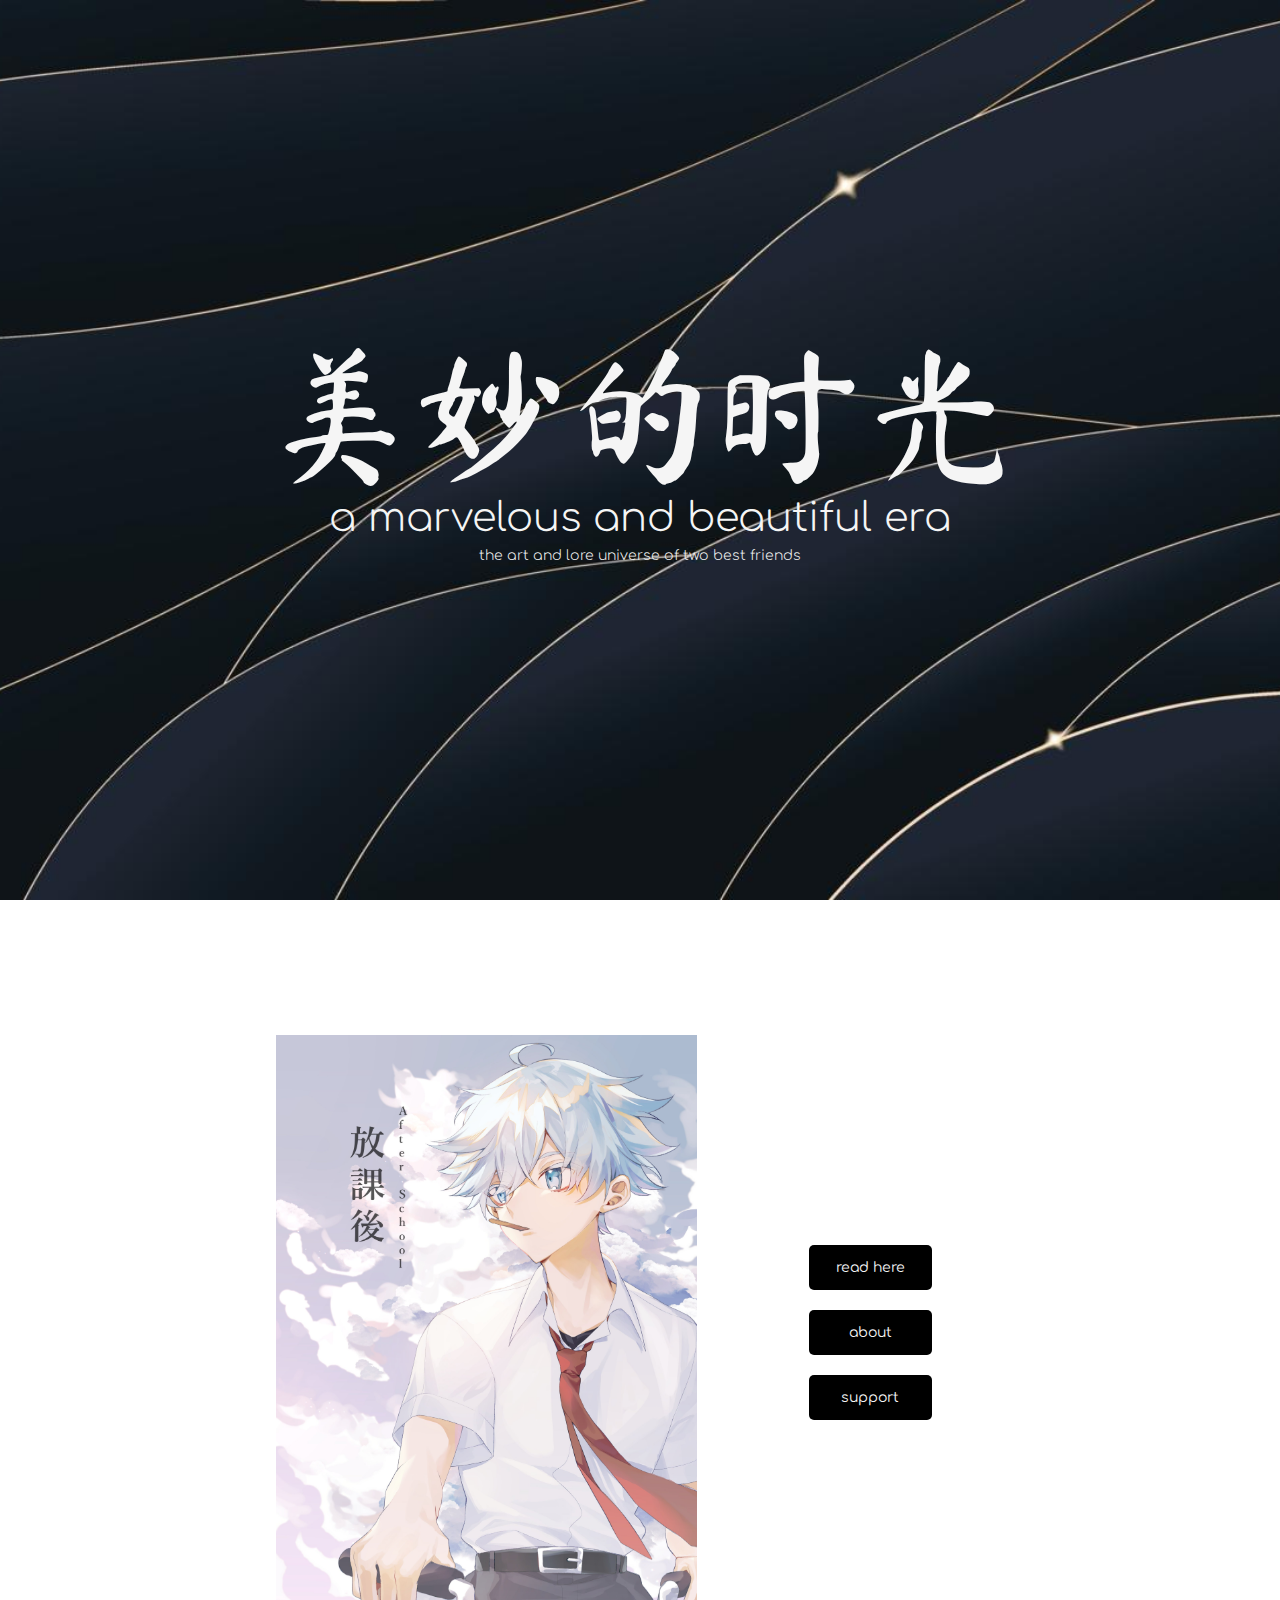
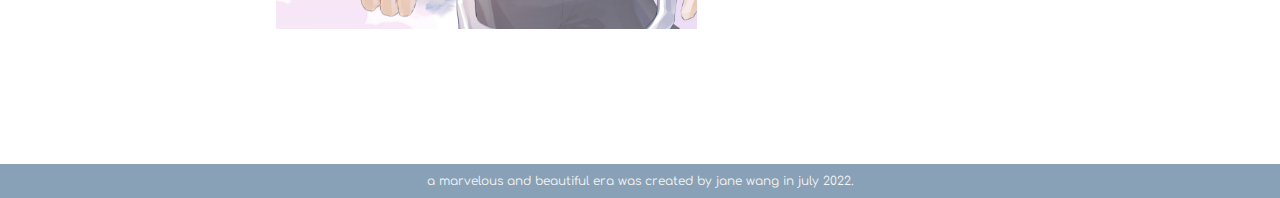
==== index.html @ b113a7f2 "implement delayed fade in function" ====
<!DOCTYPE html5>
    <html>
        <audio src="audio/audio_placeholder.mp3" loop autoplay></audio>
        <head>
            <meta charset="utf-8">
            <meta name="viewport" content="width=device-width">
            <link href="css/stylesheet.css" rel="stylesheet" type="text/css" />


            <link href='https://fonts.googleapis.com/css?family=Comfortaa' rel='stylesheet'>
            <link rel="preconnect" href="https://fonts.googleapis.com">
            <link rel="preconnect" href="https://fonts.gstatic.com" crossorigin>
            <link href="https://fonts.googleapis.com/css2?family=Long+Cang&family=Ma+Shan+Zheng&family=Nanum+Gothic&display=swap" rel="stylesheet">


            <title>a marvelous and beautiful era</title>
            <link rel="icon" href=”favicon.ico” type=”image/x-icon” />
        </head>
        <body>
            <div class = "landing_page">
                <img class = "landing_banner" src = "images/banner_placeholder.jpg" alt = "Xingqiu and Chongyun">
                <h1 class = "main_text">美妙的时光</h1>
                <h2 class = "main_text">a marvelous and beautiful era</h2>
                <h3 class = "main_text"> the art and lore universe of two best friends</h2>
                <div class = "button_container">
                    <a href = "#row"><button id = "scroll_button">&#x21E3;</button></a>
                </div>
            </div>
            <div id = "row">
                <div class = "columns gallery">
                    <img class = "slide" src = "images/slide_placeholder.jpg" alt = "Chongyun">
                </div>

                <div class = "columns button_group">
                    <div class = "columns nested">
                        <a href="chapters.html">    
                            <button class="button">read here</button>
                        </a>
                        <a href="about.html">  
                            <button class="button">about</button> 
                        </a>
                        <a href="support.html">
                            <button class="button">support</button>
                        </a>
                    </div>
                </div>
                
            </div>
            
            <!-- footer -->
            <div class = "footer">
                <p class = "footer_text">
                    a marvelous and beautiful era was created by jane wang in july 2022.
                </p>
            </div>
            <!-- footer-->
            
            <script src="javascript/script.js"></script>
        </body>
</html>
---- css/stylesheet.css ----
html {
  scroll-behavior: smooth;
}

div {
  border: 0px solid #ff0000;
}

* {
  box-sizing: border-box;
  margin: 0px;
  padding: 0px;
}

a {
  text-decoration: none;
}

body {
  margin: 0px;
  padding: 0px;
  border: 0px solid red;
  height: auto;
  width: auto;
  overflow-x: hidden;
}

.landing_page {
  height: 100vh;
  display: flex;
  justify-content: center;
  align-items: center;
  flex-direction: column;
}

.main_text {
  color: whitesmoke;
  text-align: center;
  margin: 4px 2px;
  position: relative;
}

h1 {
  margin-top: 0px;
  font-size: 150;
  font-family: 'Ma Shan Zheng', cursive;
  font-weight: 100;
}

h2 {
  font-size: 40;
  font-family: 'Comfortaa';
  font-weight: 100;
}

h3 {
  font-family: 'Comfortaa';
  font-size: 14;
  font-weight: 200;
}

.button_container {
  position: absolute;
  bottom: 12vh;
  justify-content: center;
  align-items: center;
}

#scroll_button {
  border: 1.5px solid rgb(0, 0, 0);
  background-color: transparent;
  color: rgb(255, 255, 255);
  padding: 5px;
  text-align: center;
  text-decoration: none;
  font-family: 'Comfortaa';
  font-size: 40px;
  margin: auto;
  
  cursor: pointer;
  border-radius: 18px;
  display: block;
  /* button width */
  width: 70px;  
  height: 70px;
  z-index: 1;

  opacity: 0;
  transition: 2s;
}

#scroll_button:hover {
  background-color: #ffffff22;
  color: #c40000;
  }

.landing_banner {
  position: absolute;
  width: auto;
  height: 100vh;
}

#row {
  display: flex;
  justify-content: center;
  align-items: center;
  margin-left: 20%;
  margin-right: 20%;
  width:auto;
  height: 96vh;
}

.column {
  float: left;
  padding: 10px;

}

.gallery {
  overflow-wrap: break-word;
  width: 60%;
  float: left;
  padding: 100px, 100px;
  display: flex;
  justify-content: center;
  align-items: center;
}

.button_group {
  width: 40%;
  display: block;
  justify-content: center;
  align-items: center;
  padding: 0px;
}

.row:after {
  content: "";
  display: table;
  clear: both;
}

.nested {
  float: center;
  margin: auto;
  width: 80%;
  display: block;
  justify-content: center;
  align-items: center;
}

.button_group button {
    border: none;
    background-color: rgb(0, 0, 0);
    color:whitesmoke;
    padding: 15px 6px;
    text-align: center;
    text-decoration: none;
    font-family: 'Comfortaa';
    font-size: 14px;
    margin: 20px auto;
    
    transition-duration: 0.4s;
    cursor: pointer;
    border-radius: 5px;
    display: block;
    /* button width */
    width: 50%;
    
  }

.button:hover {
  background-color: #c40000;
  color: white;
  }

.slide {
  display:flex;
  justify-content: center;
  align-items: center;
  max-width: 100%;
  max-height: 85vh;
  padding: 50px 20px;
}

.footer {
  max-width: 100%;
  max-height: 100%;
  text-align: center;
  background-color: #89a1b6;
  margin: 0px;
  padding: 10px;
  position: relative;
  bottom: 0;
}

.footer_text {
  font-family:'Comfortaa';
  font-size: 12px;
  color: whitesmoke;
  text-decoration: none;
}
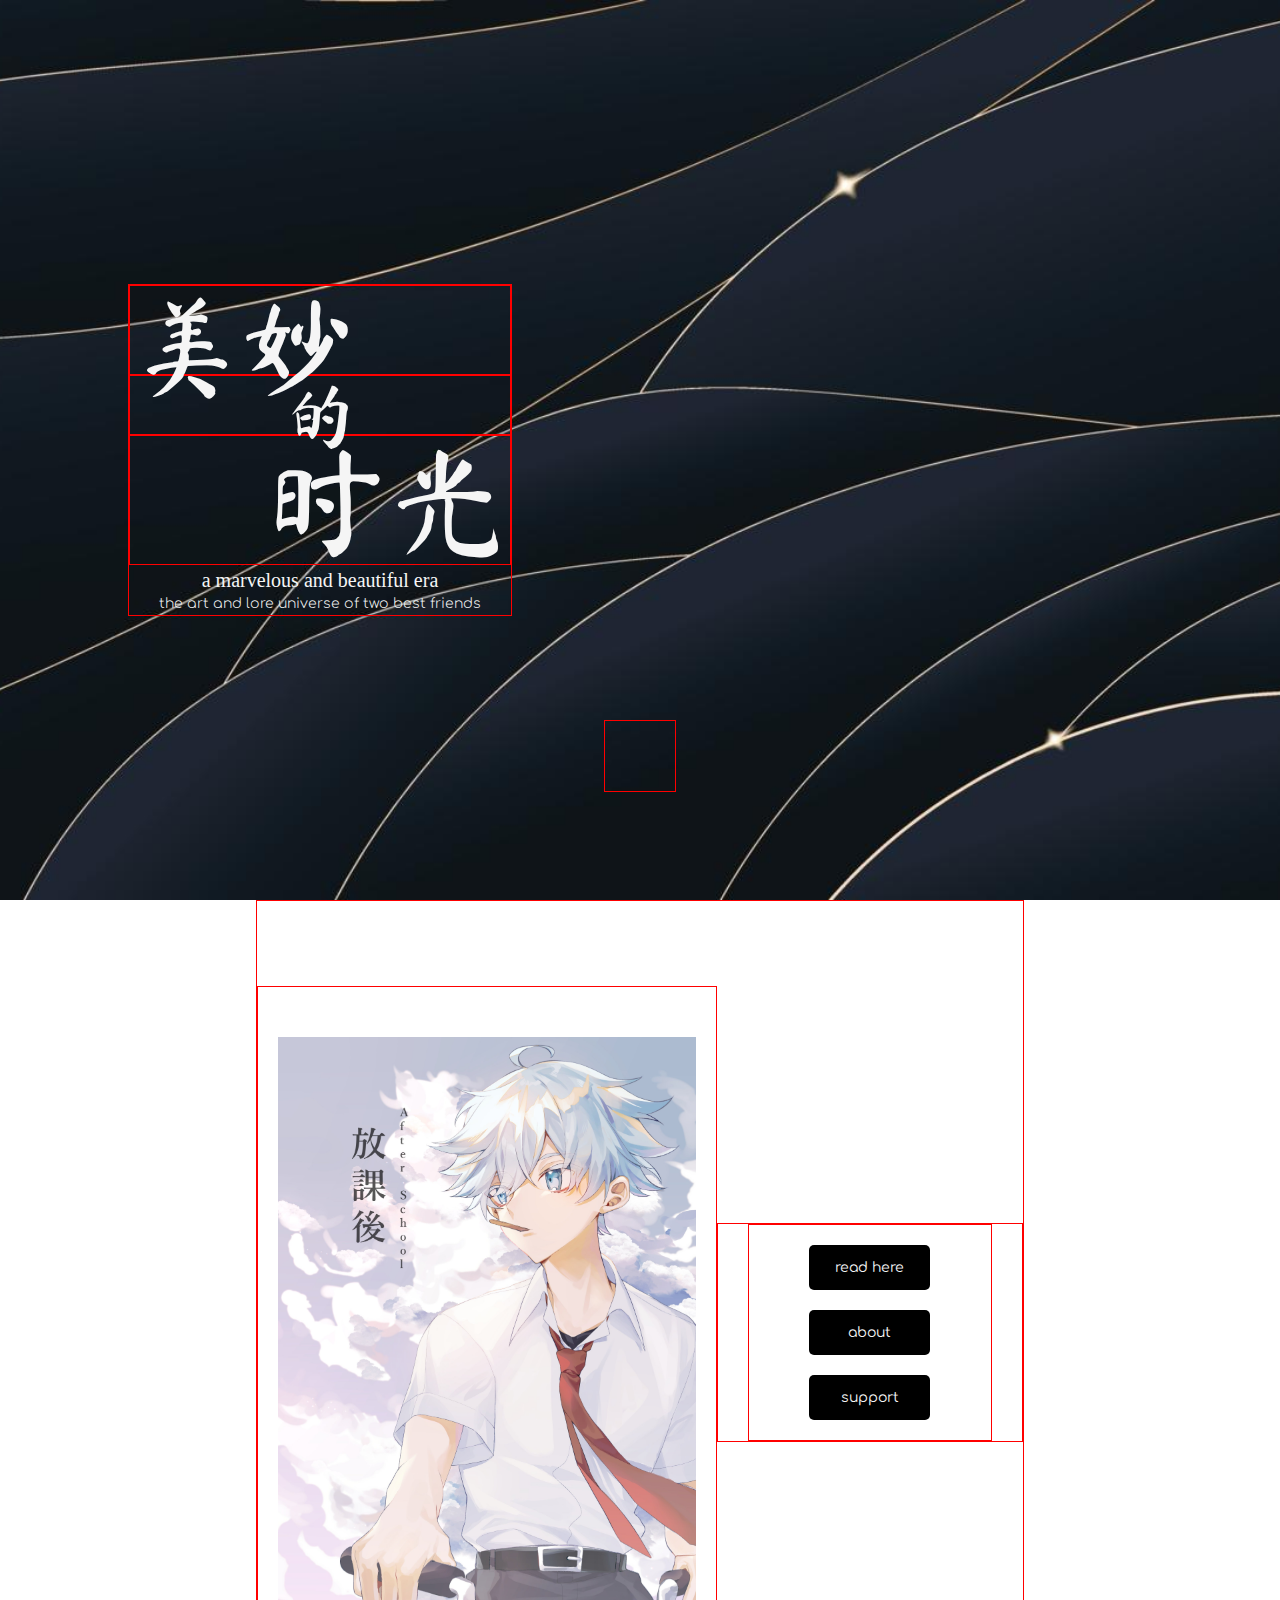
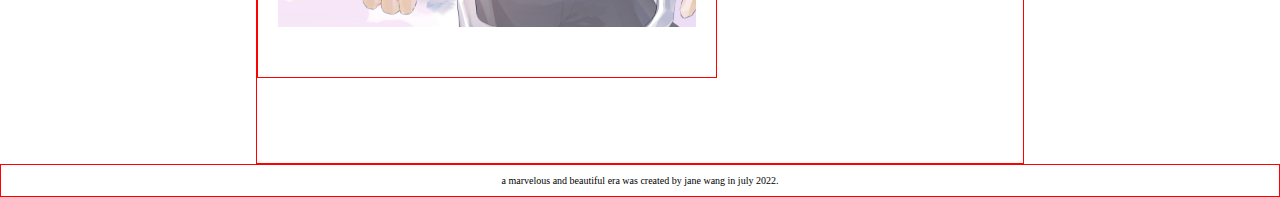
==== commit 5fe9acbc: "adjust fade in title and on scroll fades" ====
--- a/index.html
+++ b/index.html
@@ -17,11 +17,16 @@
             <link rel="icon" href=”favicon.ico” type=”image/x-icon” />
         </head>
         <body>
-            <div class = "landing_page">
+            <div id = "landing_page">
                 <img class = "landing_banner" src = "images/banner_placeholder.jpg" alt = "Xingqiu and Chongyun">
-                <h1 class = "main_text">美妙的时光</h1>
-                <h2 class = "main_text">a marvelous and beautiful era</h2>
-                <h3 class = "main_text"> the art and lore universe of two best friends</h2>
+                <div id = "title_container">
+                    <div id = "cn_title_container"><h1 class = "main_text" id="cn_title">美妙</h1></div>
+                    <div id = "cn_title_small_container"><h1 class = "main_text" id="cn_title_small">的</h1></div>
+                    <div id = "cn_title_2_container"><h1 class = "main_text" id="cn_title_2">时光</h1></div>
+                    <h2 class = "main_text" id="en_title">a marvelous and beautiful era</h2>
+                    <h3 class = "main_text" id="subtitle"> the art and lore universe of two best friends</h3>
+                </div>
+
                 <div class = "button_container">
                     <a href = "#row"><button id = "scroll_button">&#x21E3;</button></a>
                 </div>
@@ -54,7 +59,7 @@
                 </p>
             </div>
             <!-- footer-->
-            
+
             <script src="javascript/script.js"></script>
         </body>
 </html>--- a/css/stylesheet.css
+++ b/css/stylesheet.css
@@ -3,7 +3,7 @@
 }
 
 div {
-  border: 0px solid #ff0000;
+  border: 1px solid #ff0000;
 }
 
 * {
@@ -25,12 +25,14 @@
   overflow-x: hidden;
 }
 
-.landing_page {
+#landing_page {
   height: 100vh;
   display: flex;
   justify-content: center;
   align-items: center;
   flex-direction: column;
+  transition: 0.5s;
+  opacity: 1;
 }
 
 .main_text {
@@ -38,18 +40,19 @@
   text-align: center;
   margin: 4px 2px;
   position: relative;
+  opacity: 0;
+  transition: 1.5s;
 }
 
 h1 {
-  margin-top: 0px;
   font-size: 150;
   font-family: 'Ma Shan Zheng', cursive;
   font-weight: 100;
 }
 
 h2 {
-  font-size: 40;
-  font-family: 'Comfortaa';
+  font-size: 20;
+  font-family: 'Calibri';
   font-weight: 100;
 }
 
@@ -57,6 +60,39 @@
   font-family: 'Comfortaa';
   font-size: 14;
   font-weight: 200;
+}
+
+#cn_title {
+  text-align: left;
+  font-size: 110;
+}
+
+#cn_title_small {
+  font-size: 70;
+}
+
+#cn_title_2 {
+  text-align: right;
+  font-size: 120;
+}
+
+#cn_title_small_container {
+  height: 60px;
+}
+
+#cn_title_container {
+  height: 90px;
+}
+
+#cn_title_2_container {
+  padding-right: 0%;
+}
+
+#title_container {
+  display: block;
+  position: absolute;
+  width: 30%;
+  left: 10%;
 }
 
 .button_container {
@@ -86,12 +122,13 @@
   z-index: 1;
 
   opacity: 0;
-  transition: 2s;
+  transition: 1.5s;
 }
 
 #scroll_button:hover {
   background-color: #ffffff22;
   color: #c40000;
+  transition: 0.5s;
   }
 
 .landing_banner {
@@ -187,7 +224,7 @@
   max-width: 100%;
   max-height: 100%;
   text-align: center;
-  background-color: #89a1b6;
+  background-color: none;
   margin: 0px;
   padding: 10px;
   position: relative;
@@ -195,8 +232,8 @@
 }
 
 .footer_text {
-  font-family:'Comfortaa';
-  font-size: 12px;
-  color: whitesmoke;
+  font-family:'Calibri';
+  font-size: 10px;
+  color: black;
   text-decoration: none;
 }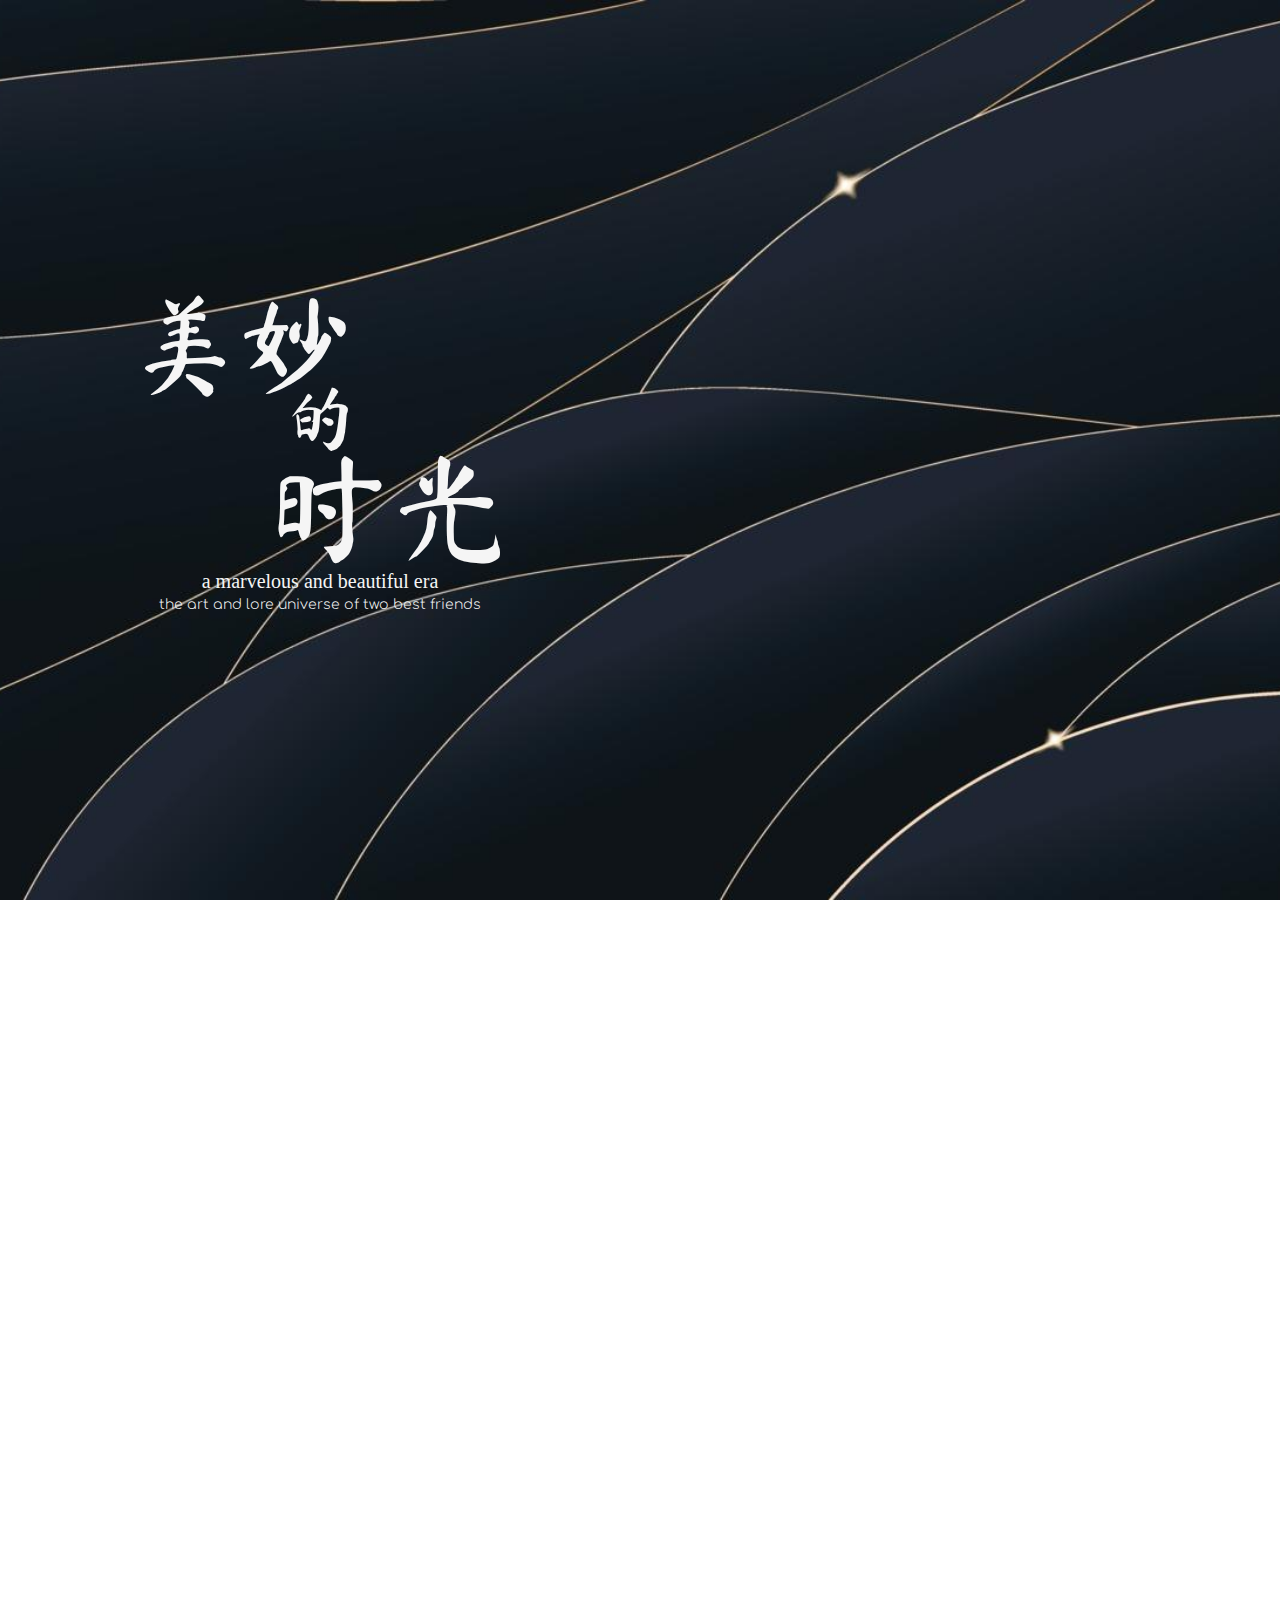
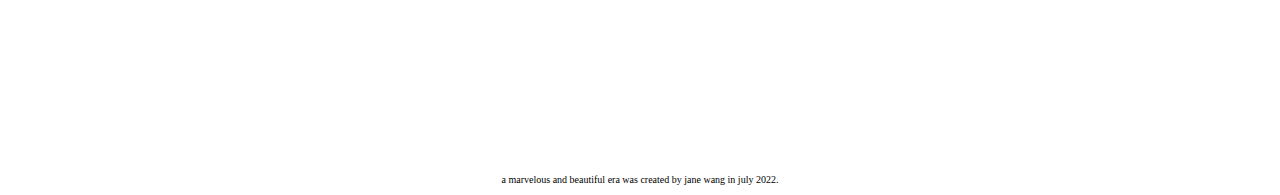
==== commit 34c6548f: "add scroll to change opacity basic feature" ====
--- a/index.html
+++ b/index.html
@@ -14,7 +14,7 @@
 
 
             <title>a marvelous and beautiful era</title>
-            <link rel="icon" href=”favicon.ico” type=”image/x-icon” />
+            <link rel="icon" href="images/favicon.ico" type="image/x-icon" />
         </head>
         <body>
             <div id = "landing_page">
--- a/css/stylesheet.css
+++ b/css/stylesheet.css
@@ -3,7 +3,7 @@
 }
 
 div {
-  border: 1px solid #ff0000;
+  border: 0px solid #ff0000;
 }
 
 * {
@@ -145,6 +145,8 @@
   margin-right: 20%;
   width:auto;
   height: 96vh;
+  transition: 1.5s;
+  opacity: 0;
 }
 
 .column {
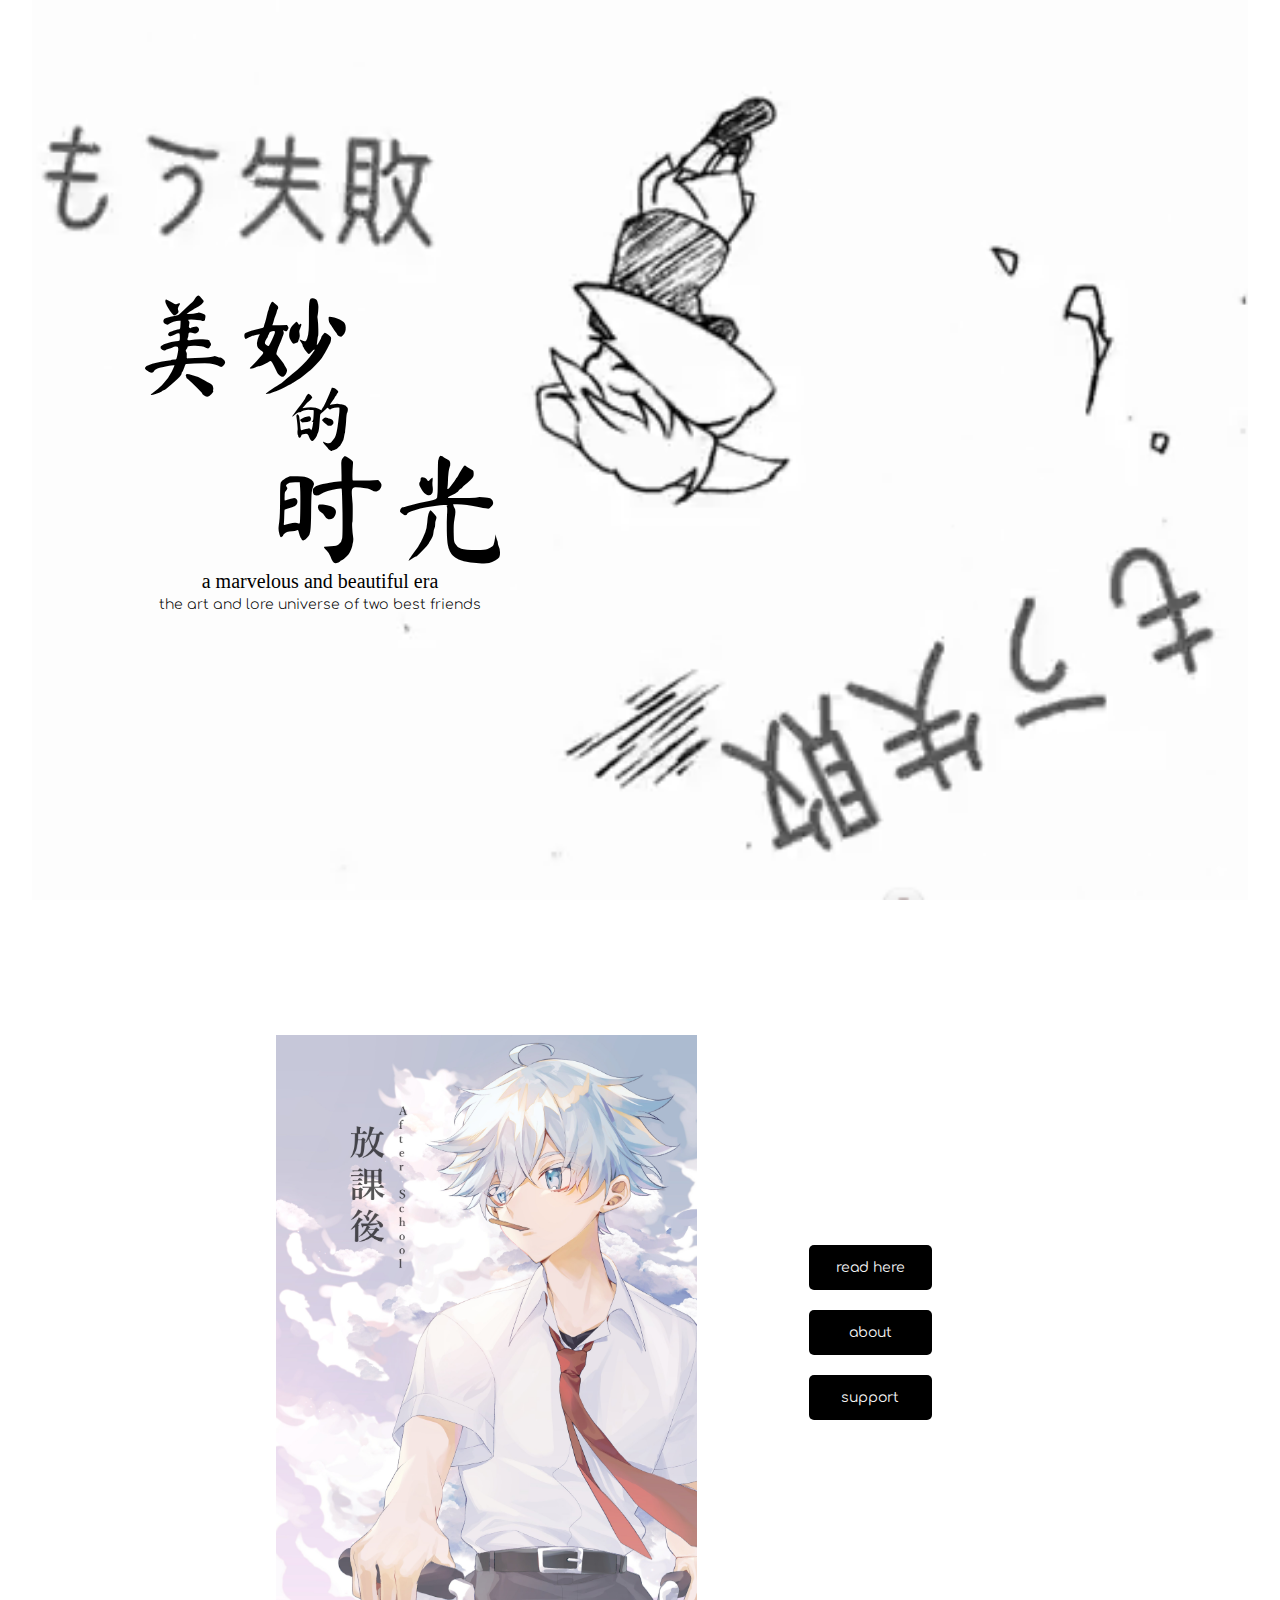
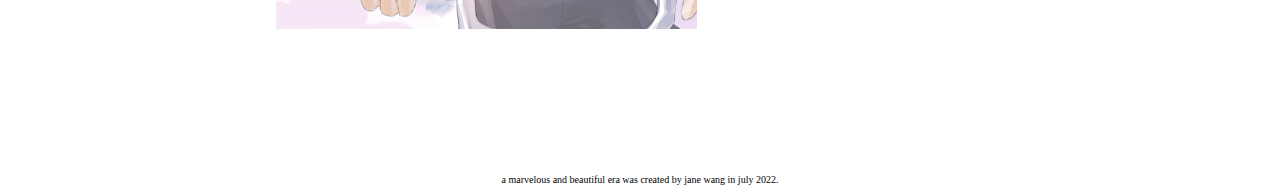
==== commit 0b54ff96: "implement fade on scroll" ====
--- a/index.html
+++ b/index.html
@@ -18,7 +18,7 @@
         </head>
         <body>
             <div id = "landing_page">
-                <img class = "landing_banner" src = "images/banner_placeholder.jpg" alt = "Xingqiu and Chongyun">
+                <img class = "landing_banner" src = "images/banner_placeholder.gif" alt = "Xingqiu and Chongyun">
                 <div id = "title_container">
                     <div id = "cn_title_container"><h1 class = "main_text" id="cn_title">美妙</h1></div>
                     <div id = "cn_title_small_container"><h1 class = "main_text" id="cn_title_small">的</h1></div>
--- a/css/stylesheet.css
+++ b/css/stylesheet.css
@@ -31,12 +31,11 @@
   justify-content: center;
   align-items: center;
   flex-direction: column;
-  transition: 0.5s;
   opacity: 1;
 }
 
 .main_text {
-  color: whitesmoke;
+  color: black;
   text-align: center;
   margin: 4px 2px;
   position: relative;
@@ -105,7 +104,7 @@
 #scroll_button {
   border: 1.5px solid rgb(0, 0, 0);
   background-color: transparent;
-  color: rgb(255, 255, 255);
+  color: black;
   padding: 5px;
   text-align: center;
   text-decoration: none;
@@ -145,8 +144,7 @@
   margin-right: 20%;
   width:auto;
   height: 96vh;
-  transition: 1.5s;
-  opacity: 0;
+  opacity: 1;
 }
 
 .column {
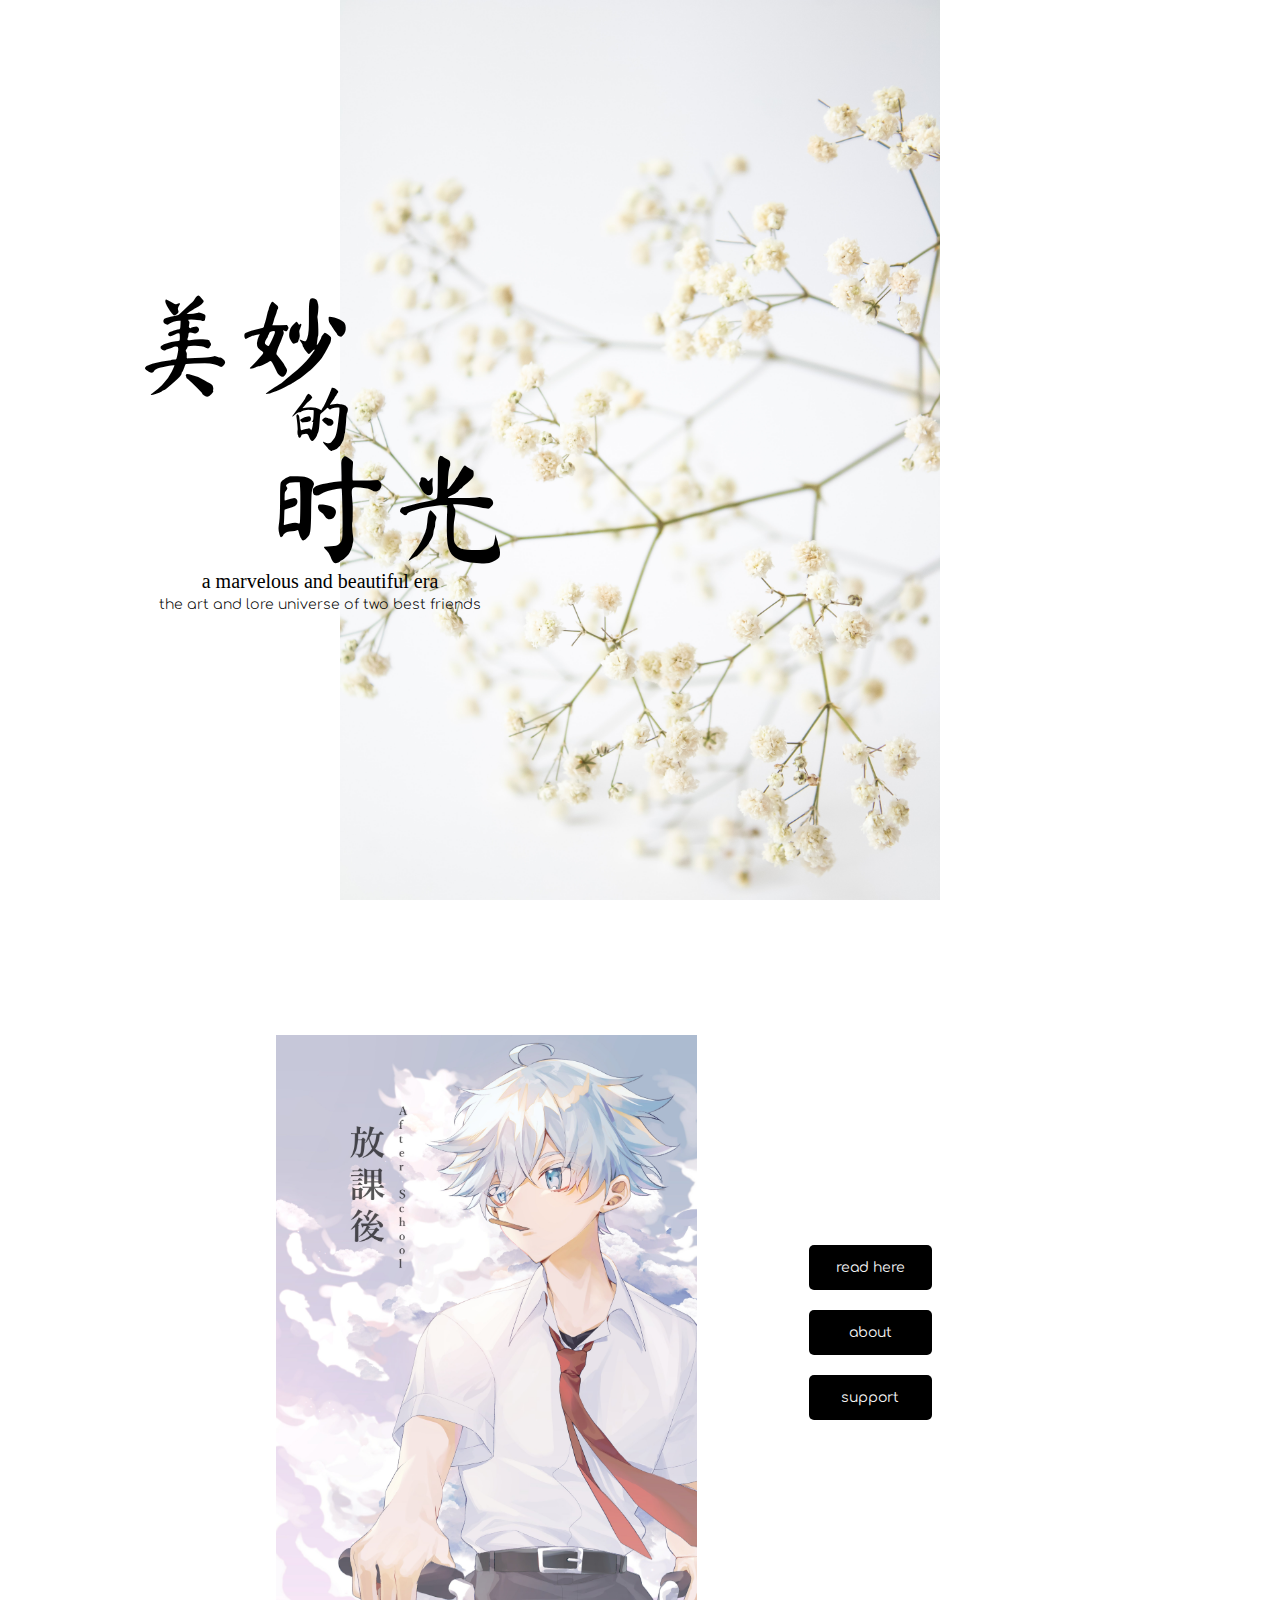
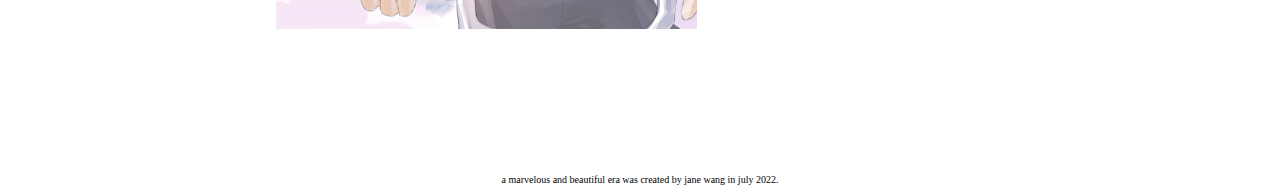
==== commit 50dbf350: "update to do and banner" ====
--- a/index.html
+++ b/index.html
@@ -18,7 +18,7 @@
         </head>
         <body>
             <div id = "landing_page">
-                <img class = "landing_banner" src = "images/banner_placeholder.gif" alt = "Xingqiu and Chongyun">
+                <img class = "landing_banner" src = "images/banner_placeholder.jpg" alt = "Xingqiu and Chongyun">
                 <div id = "title_container">
                     <div id = "cn_title_container"><h1 class = "main_text" id="cn_title">美妙</h1></div>
                     <div id = "cn_title_small_container"><h1 class = "main_text" id="cn_title_small">的</h1></div>
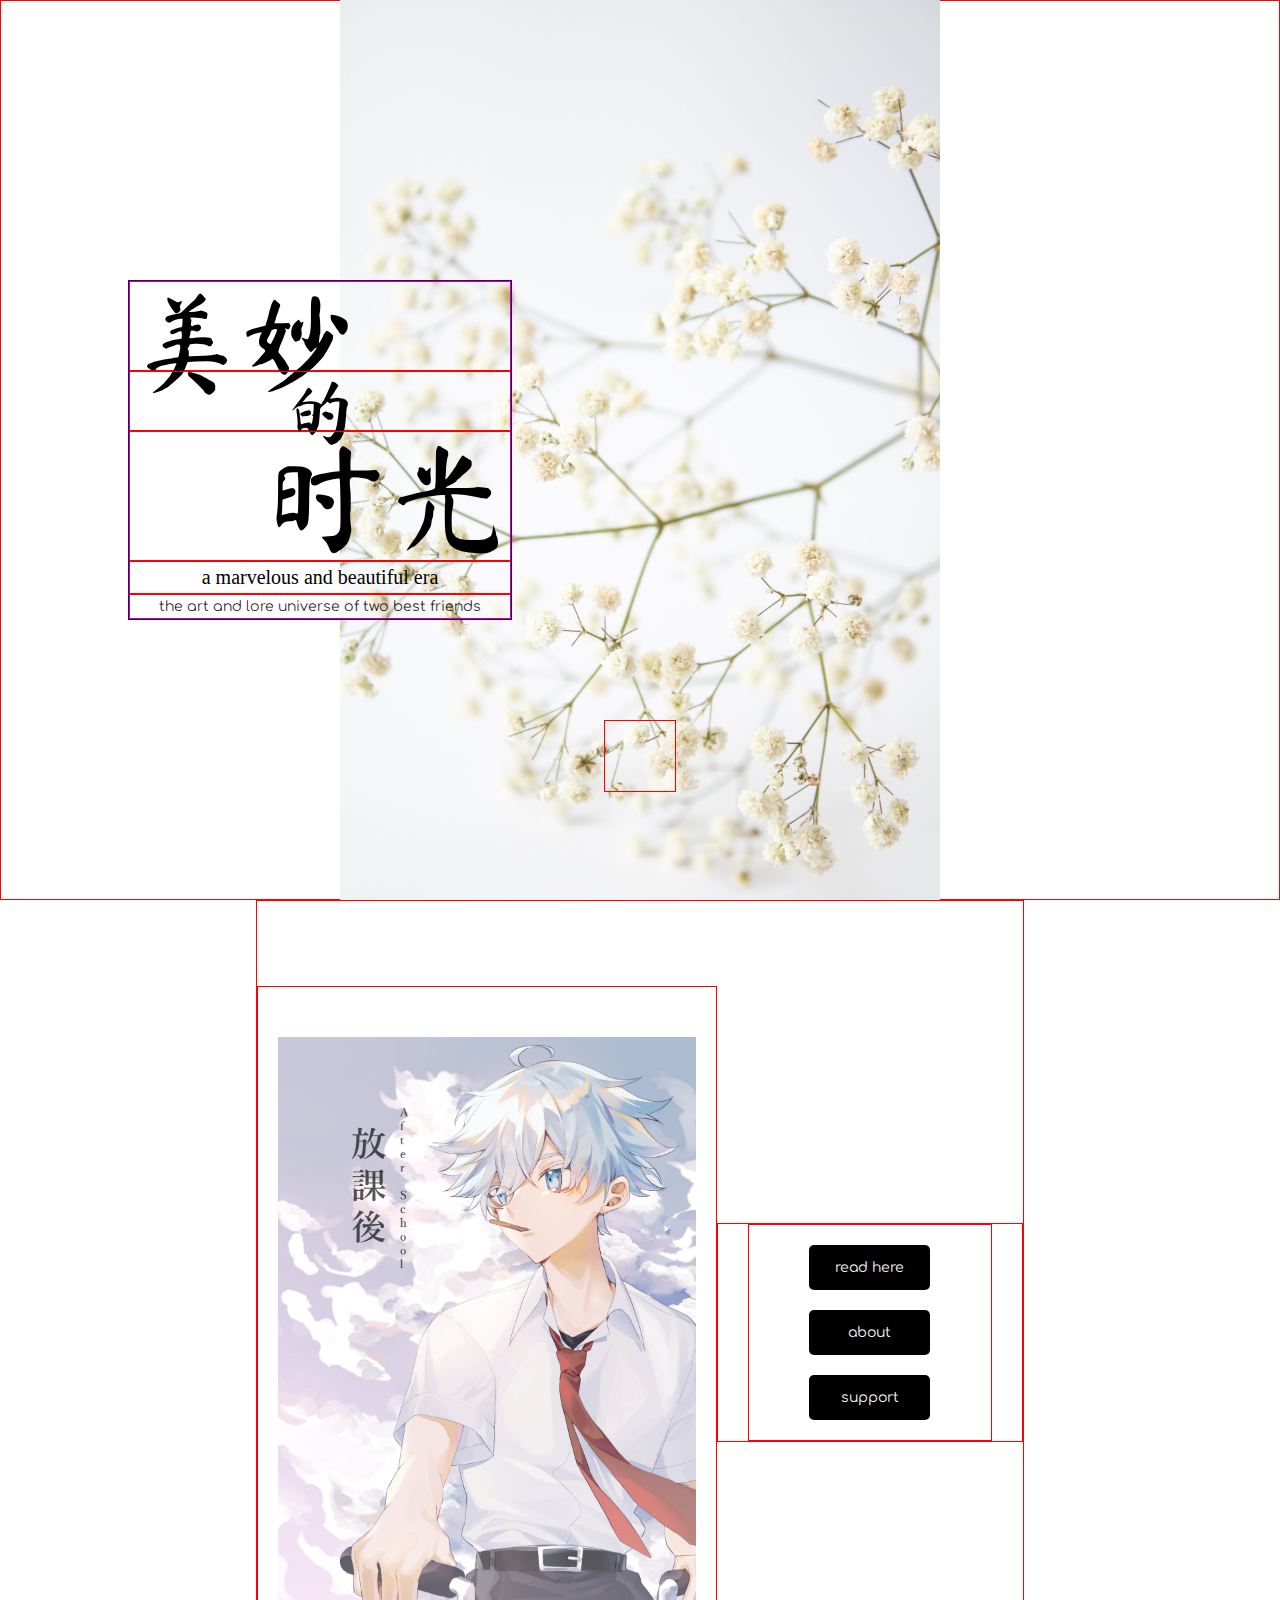
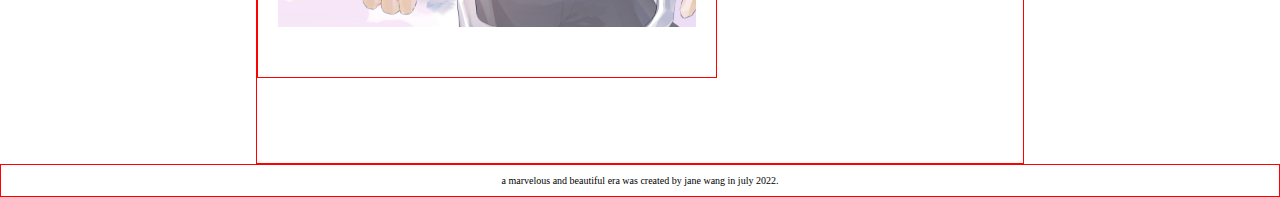
==== commit e477ef5a: "set up slide up function" ====
--- a/index.html
+++ b/index.html
@@ -23,8 +23,8 @@
                     <div id = "cn_title_container"><h1 class = "main_text" id="cn_title">美妙</h1></div>
                     <div id = "cn_title_small_container"><h1 class = "main_text" id="cn_title_small">的</h1></div>
                     <div id = "cn_title_2_container"><h1 class = "main_text" id="cn_title_2">时光</h1></div>
-                    <h2 class = "main_text" id="en_title">a marvelous and beautiful era</h2>
-                    <h3 class = "main_text" id="subtitle"> the art and lore universe of two best friends</h3>
+                    <div id = "en_title_container"><h2 class = "main_text" id="en_title">a marvelous and beautiful era</h2></div>
+                    <div id = "subtitle_container"><h3 class = "main_text" id="subtitle"> the art and lore universe of two best friends</h3></div>
                 </div>
 
                 <div class = "button_container">
--- a/css/stylesheet.css
+++ b/css/stylesheet.css
@@ -3,7 +3,7 @@
 }
 
 div {
-  border: 0px solid #ff0000;
+  border: 1px solid #ff0000;
 }
 
 * {
@@ -75,23 +75,36 @@
   font-size: 120;
 }
 
+#cn_title_container {
+  height: 90px;
+  position: relative;
+}
+
 #cn_title_small_container {
   height: 60px;
-}
-
-#cn_title_container {
-  height: 90px;
+  position: relative;
 }
 
 #cn_title_2_container {
   padding-right: 0%;
-}
+  position: relative;
+}
+
+#en_title_container {
+  position: relative;
+}
+
+#subtitle_container {
+  position: relative;
+}
+
 
 #title_container {
   display: block;
   position: absolute;
   width: 30%;
   left: 10%;
+  border-color: blue;
 }
 
 .button_container {
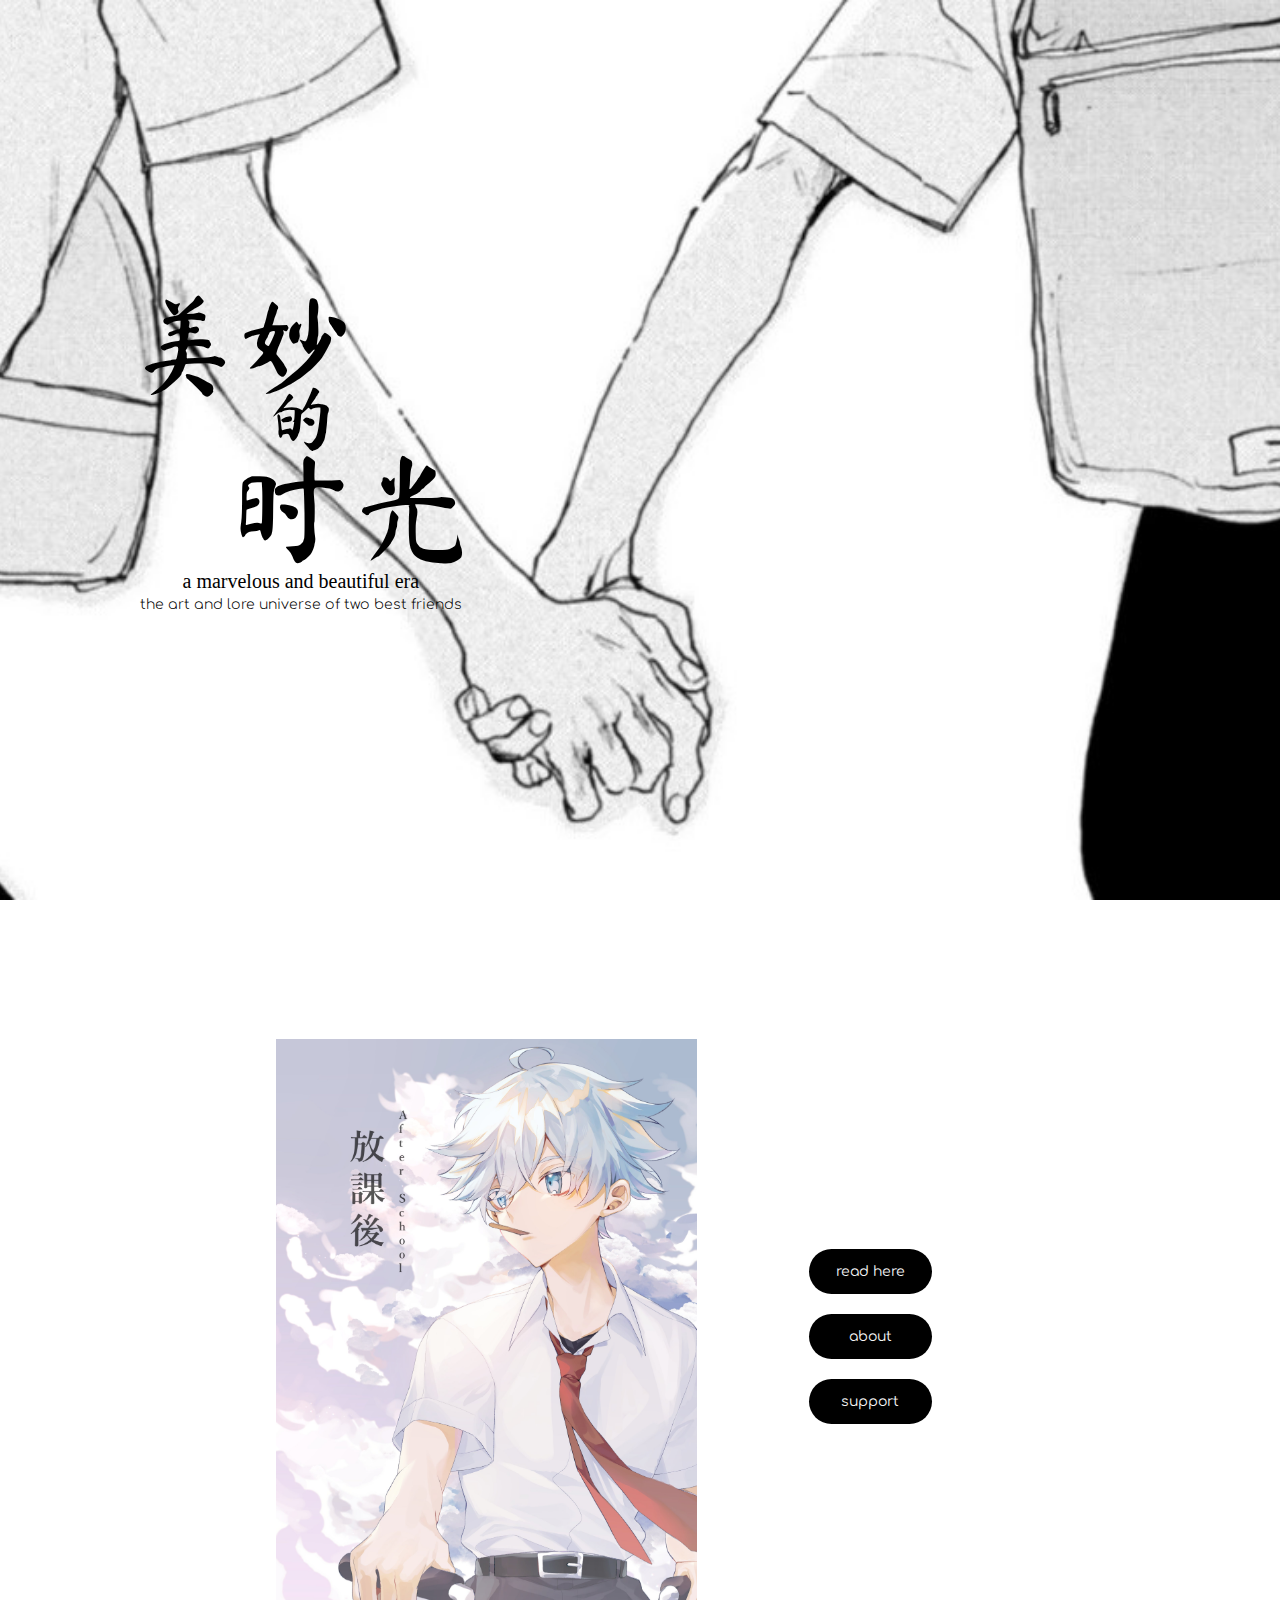
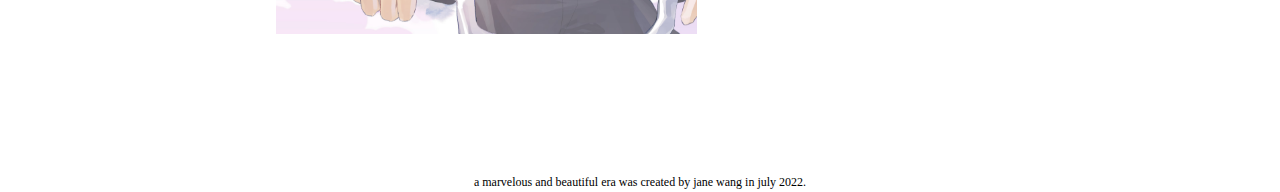
==== commit 3242cbde: "slide and fade in implemented" ====
--- a/index.html
+++ b/index.html
@@ -33,7 +33,7 @@
             </div>
             <div id = "row">
                 <div class = "columns gallery">
-                    <img class = "slide" src = "images/slide_placeholder.jpg" alt = "Chongyun">
+                    <img id = "carousel" src = "images/slide_placeholder.jpg" alt = "Chongyun">
                 </div>
 
                 <div class = "columns button_group">
--- a/css/stylesheet.css
+++ b/css/stylesheet.css
@@ -3,7 +3,7 @@
 }
 
 div {
-  border: 1px solid #ff0000;
+  border: 0px solid #ff0000;
 }
 
 * {
@@ -39,7 +39,7 @@
   text-align: center;
   margin: 4px 2px;
   position: relative;
-  opacity: 0;
+  opacity: 1;
   transition: 1.5s;
 }
 
@@ -75,34 +75,75 @@
   font-size: 120;
 }
 
+
 #cn_title_container {
   height: 90px;
   position: relative;
+  opacity: 0;
+  transform:translateY(200px);
+  transition: all 1.5s ease;
+  text-align: left;
+}
+
+#cn_title_container.slide {
+  transform:translateY(0px);
+  opacity: 1;
 }
 
 #cn_title_small_container {
   height: 60px;
   position: relative;
+  opacity: 0;
+  transform:translateY(200px);
+  transition: all 1.5s ease;
+}
+
+#cn_title_small_container.slide {
+  transform:translateY(0px);
+  opacity: 1;
 }
 
 #cn_title_2_container {
   padding-right: 0%;
   position: relative;
+  opacity: 0;
+  transform:translateY(200px);
+  transition: all 1.5s ease;
+}
+
+#cn_title_2_container.slide {
+  transform:translateY(0px);
+  opacity: 1;
 }
 
 #en_title_container {
   position: relative;
+  opacity: 0;
+  transform:translateY(200px);
+  transition: all 1.5s ease;
+}
+
+#en_title_container.slide {
+  transform:translateY(0px);
+  opacity: 1;
 }
 
 #subtitle_container {
   position: relative;
-}
-
+  opacity: 0;
+  transform:translateY(200px);
+  transition: all 1.5s ease;
+}
+
+#subtitle_container.slide {
+  transform:translateY(0px);
+  opacity: 1;
+}
 
 #title_container {
-  display: block;
+  display:block;
   position: absolute;
-  width: 30%;
+  width: 27%;
   left: 10%;
   border-color: blue;
 }
@@ -135,6 +176,12 @@
 
   opacity: 0;
   transition: 1.5s;
+  transform:translateY(40px);
+}
+
+#scroll_button.slide {
+  transform:translateY(0px);
+  opacity: 1;
 }
 
 #scroll_button:hover {
@@ -156,7 +203,7 @@
   margin-left: 20%;
   margin-right: 20%;
   width:auto;
-  height: 96vh;
+  height: 97vh;
   opacity: 1;
 }
 
@@ -200,31 +247,31 @@
 }
 
 .button_group button {
-    border: none;
-    background-color: rgb(0, 0, 0);
-    color:whitesmoke;
-    padding: 15px 6px;
-    text-align: center;
-    text-decoration: none;
-    font-family: 'Comfortaa';
-    font-size: 14px;
-    margin: 20px auto;
+  border: none;
+  background-color: rgb(0, 0, 0);
+  color:whitesmoke;
+  padding: 15px 6px;
+  text-align: center;
+  text-decoration: none;
+  font-family: 'Comfortaa';
+  font-size: 14px;
+  margin: 20px auto;
     
-    transition-duration: 0.4s;
-    cursor: pointer;
-    border-radius: 5px;
-    display: block;
-    /* button width */
-    width: 50%;
+  transition-duration: 0.4s;
+  cursor: pointer;
+  border-radius: 30px;
+  display: block;
+  /* button width */
+  width: 50%;
     
-  }
+}
 
 .button:hover {
   background-color: #c40000;
   color: white;
-  }
-
-.slide {
+}
+
+#carousel {
   display:flex;
   justify-content: center;
   align-items: center;
@@ -239,14 +286,14 @@
   text-align: center;
   background-color: none;
   margin: 0px;
-  padding: 10px;
+  padding: 2px;
   position: relative;
   bottom: 0;
 }
 
 .footer_text {
   font-family:'Calibri';
-  font-size: 10px;
+  font-size: 12px;
   color: black;
   text-decoration: none;
 }